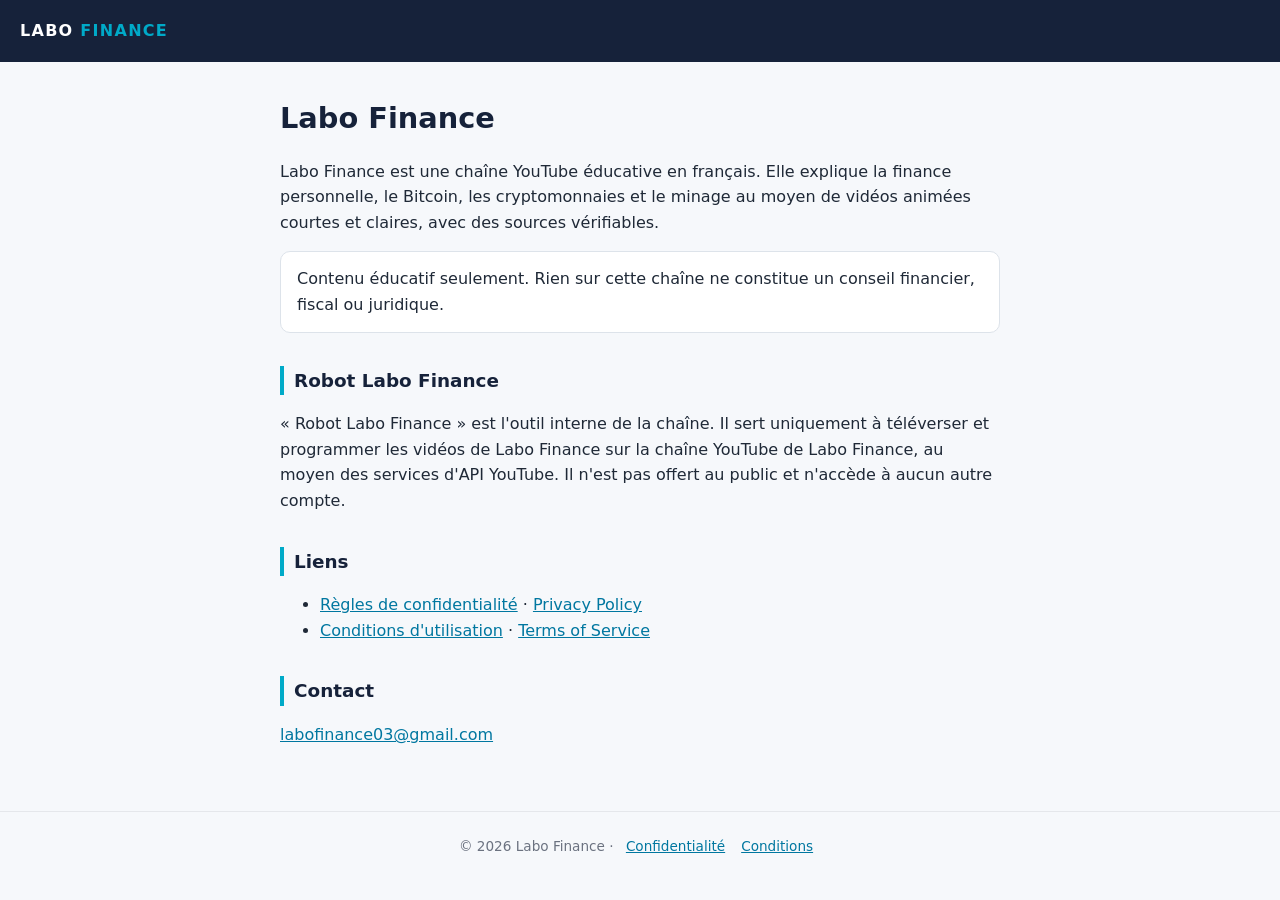
==== index.html @ 968c5f9d "Site public : accueil, confidentialité et conditions (FR/EN) Co-Authored-By: Claude Opus 5.5 <norepl" ====
<!DOCTYPE html>
<html lang="fr">
<head>
<meta charset="utf-8">
<meta name="viewport" content="width=device-width, initial-scale=1">
<title>Labo Finance</title>
<meta name="description" content="Labo Finance : capsules éducatives sur la finance, le Bitcoin et le minage, en français.">
<link rel="stylesheet" href="style.css">
</head>
<body>
<header><a href="./">LABO <span>FINANCE</span></a></header>
<main>
<h1>Labo Finance</h1>
<p>Labo Finance est une chaîne YouTube éducative en français. Elle explique la finance personnelle, le Bitcoin, les cryptomonnaies et le minage au moyen de vidéos animées courtes et claires, avec des sources vérifiables.</p>
<p class="note">Contenu éducatif seulement. Rien sur cette chaîne ne constitue un conseil financier, fiscal ou juridique.</p>

<h2>Robot Labo Finance</h2>
<p>« Robot Labo Finance » est l'outil interne de la chaîne. Il sert uniquement à téléverser et programmer les vidéos de Labo Finance sur la chaîne YouTube de Labo Finance, au moyen des services d'API YouTube. Il n'est pas offert au public et n'accède à aucun autre compte.</p>

<h2>Liens</h2>
<ul>
<li><a href="confidentialite.html">Règles de confidentialité</a> · <a href="privacy.html">Privacy Policy</a></li>
<li><a href="conditions.html">Conditions d'utilisation</a> · <a href="terms.html">Terms of Service</a></li>
</ul>

<h2>Contact</h2>
<p><a href="mailto:labofinance03@gmail.com">labofinance03@gmail.com</a></p>
</main>
<footer>© 2026 Labo Finance · <a href="confidentialite.html">Confidentialité</a><a href="conditions.html">Conditions</a></footer>
</body>
</html>
---- style.css ----
:root{--navy:#16223a;--teal:#00aac8;--gold:#f7931a;--bg:#f6f8fb;--txt:#1f2937}
*{box-sizing:border-box}
body{margin:0;font-family:system-ui,-apple-system,"Segoe UI",Roboto,sans-serif;background:var(--bg);color:var(--txt);line-height:1.6}
header{background:var(--navy);color:#fff;padding:18px 20px}
header a{color:#fff;text-decoration:none;font-weight:800;letter-spacing:.08em}
header span{color:var(--teal)}
main{max-width:760px;margin:0 auto;padding:28px 20px 48px}
h1{color:var(--navy);font-size:1.8rem;margin:.2em 0 .6em}
h2{color:var(--navy);font-size:1.15rem;margin-top:1.8em;border-left:4px solid var(--teal);padding-left:10px}
a{color:#0077a0}
.note{background:#fff;border:1px solid #dde3ea;border-radius:10px;padding:14px 16px}
.lang{font-size:.9rem;margin-bottom:1.2em}
footer{text-align:center;font-size:.85rem;color:#6b7280;padding:24px 20px;border-top:1px solid #e5e7eb}
footer a{margin:0 8px}
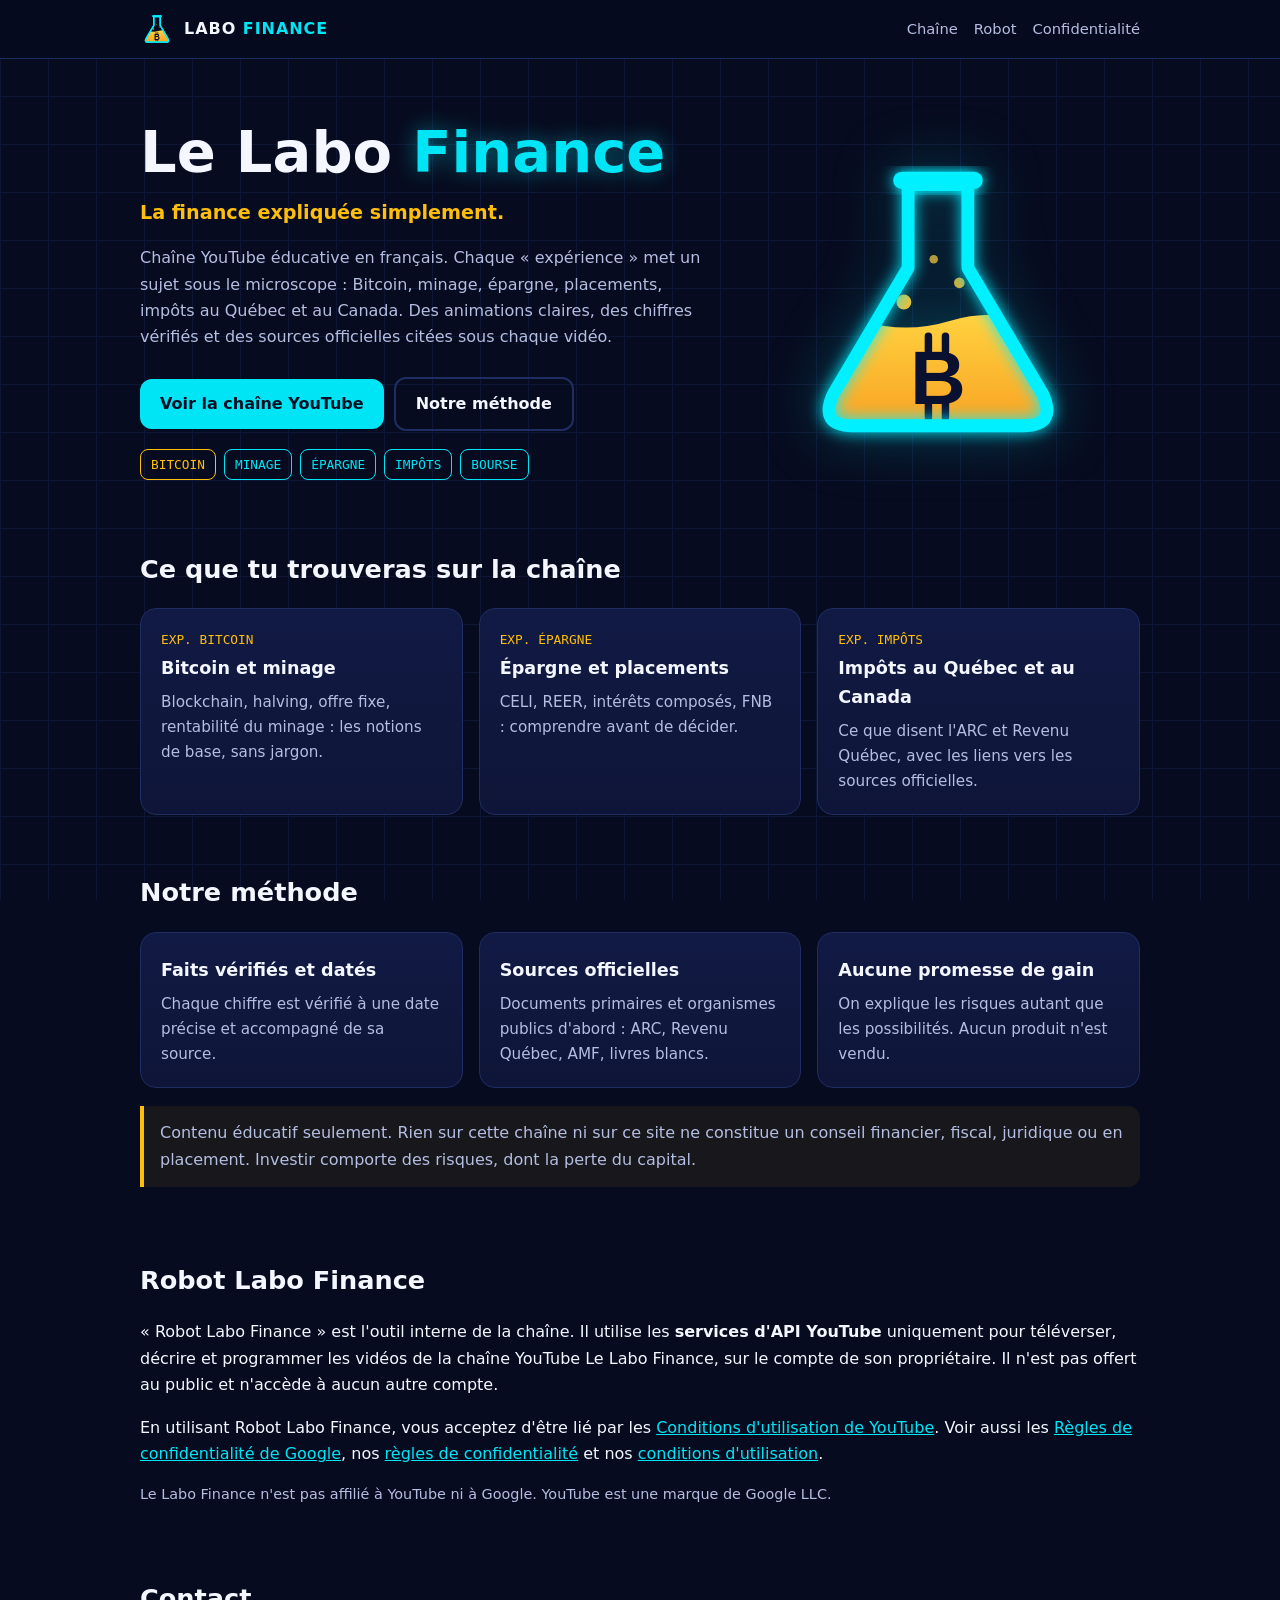
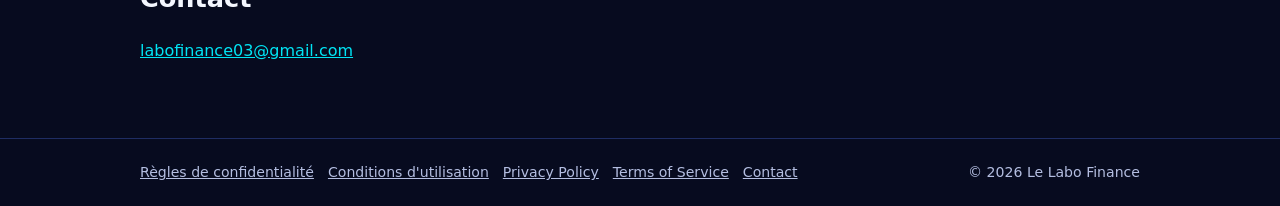
==== commit 54489d1f: "Site : nouveau look, règles de confidentialité complètes pour l'audit YouTube Co-Authored-By: Claude" ====
--- a/index.html
+++ b/index.html
@@ -3,29 +3,52 @@
 <head>
 <meta charset="utf-8">
 <meta name="viewport" content="width=device-width, initial-scale=1">
-<title>Labo Finance</title>
-<meta name="description" content="Labo Finance : capsules éducatives sur la finance, le Bitcoin et le minage, en français.">
+<title>Le Labo Finance — La finance expliquée simplement</title>
+<meta name="description" content="Le Labo Finance : la finance, le Bitcoin, le minage, l'épargne et les impôts expliqués simplement, avec des sources vérifiées.">
+<link rel="icon" href="logo.svg" type="image/svg+xml">
 <link rel="stylesheet" href="style.css">
 </head>
 <body>
-<header><a href="./">LABO <span>FINANCE</span></a></header>
+<header class="top"><div class="in"><a class="brand" href="./"><img src="logo.svg" alt=""><b>LABO <span>FINANCE</span></b></a><nav><a href="./#chaine">Chaîne</a><a href="./#robot">Robot</a><a href="confidentialite.html">Confidentialité</a></nav></div></header>
 <main>
-<h1>Labo Finance</h1>
-<p>Labo Finance est une chaîne YouTube éducative en français. Elle explique la finance personnelle, le Bitcoin, les cryptomonnaies et le minage au moyen de vidéos animées courtes et claires, avec des sources vérifiables.</p>
-<p class="note">Contenu éducatif seulement. Rien sur cette chaîne ne constitue un conseil financier, fiscal ou juridique.</p>
-
-<h2>Robot Labo Finance</h2>
-<p>« Robot Labo Finance » est l'outil interne de la chaîne. Il sert uniquement à téléverser et programmer les vidéos de Labo Finance sur la chaîne YouTube de Labo Finance, au moyen des services d'API YouTube. Il n'est pas offert au public et n'accède à aucun autre compte.</p>
-
-<h2>Liens</h2>
-<ul>
-<li><a href="confidentialite.html">Règles de confidentialité</a> · <a href="privacy.html">Privacy Policy</a></li>
-<li><a href="conditions.html">Conditions d'utilisation</a> · <a href="terms.html">Terms of Service</a></li>
-</ul>
-
-<h2>Contact</h2>
-<p><a href="mailto:labofinance03@gmail.com">labofinance03@gmail.com</a></p>
+<div class="hero">
+ <div>
+  <h1>Le Labo <span>Finance</span></h1>
+  <p class="lead">La finance expliquée simplement.</p>
+  <p>Chaîne YouTube éducative en français. Chaque « expérience » met un sujet sous le microscope : Bitcoin, minage, épargne, placements, impôts au Québec et au Canada. Des animations claires, des chiffres vérifiés et des sources officielles citées sous chaque vidéo.</p>
+  <a class="btn p" href="https://www.youtube.com/@LeLaboFinance">Voir la chaîne YouTube</a><a class="btn s" href="#methode">Notre méthode</a>
+  <div class="chips"><span class="chip g">BITCOIN</span><span class="chip">MINAGE</span><span class="chip">ÉPARGNE</span><span class="chip">IMPÔTS</span><span class="chip">BOURSE</span></div>
+ </div>
+ <img src="logo.svg" alt="Logo du Labo Finance : une fiole de laboratoire contenant le symbole du Bitcoin">
+</div>
+<section id="chaine">
+ <h2>Ce que tu trouveras sur la chaîne</h2>
+ <div class="cards">
+  <div class="card"><div class="k">EXP. BITCOIN</div><h3>Bitcoin et minage</h3><p>Blockchain, halving, offre fixe, rentabilité du minage : les notions de base, sans jargon.</p></div>
+  <div class="card"><div class="k">EXP. ÉPARGNE</div><h3>Épargne et placements</h3><p>CELI, REER, intérêts composés, FNB : comprendre avant de décider.</p></div>
+  <div class="card"><div class="k">EXP. IMPÔTS</div><h3>Impôts au Québec et au Canada</h3><p>Ce que disent l'ARC et Revenu Québec, avec les liens vers les sources officielles.</p></div>
+ </div>
+</section>
+<section id="methode">
+ <h2>Notre méthode</h2>
+ <div class="cards">
+  <div class="card"><h3>Faits vérifiés et datés</h3><p>Chaque chiffre est vérifié à une date précise et accompagné de sa source.</p></div>
+  <div class="card"><h3>Sources officielles</h3><p>Documents primaires et organismes publics d'abord : ARC, Revenu Québec, AMF, livres blancs.</p></div>
+  <div class="card"><h3>Aucune promesse de gain</h3><p>On explique les risques autant que les possibilités. Aucun produit n'est vendu.</p></div>
+ </div>
+ <p class="note" style="margin-top:18px">Contenu éducatif seulement. Rien sur cette chaîne ni sur ce site ne constitue un conseil financier, fiscal, juridique ou en placement. Investir comporte des risques, dont la perte du capital.</p>
+</section>
+<section id="robot">
+ <h2>Robot Labo Finance</h2>
+ <p>« Robot Labo Finance » est l'outil interne de la chaîne. Il utilise les <strong>services d'API YouTube</strong> uniquement pour téléverser, décrire et programmer les vidéos de la chaîne YouTube Le Labo Finance, sur le compte de son propriétaire. Il n'est pas offert au public et n'accède à aucun autre compte.</p>
+ <p>En utilisant Robot Labo Finance, vous acceptez d'être lié par les <a href="https://www.youtube.com/t/terms">Conditions d'utilisation de YouTube</a>. Voir aussi les <a href="https://policies.google.com/privacy">Règles de confidentialité de Google</a>, nos <a href="confidentialite.html">règles de confidentialité</a> et nos <a href="conditions.html">conditions d'utilisation</a>.</p>
+ <p style="color:var(--soft);font-size:.9rem">Le Labo Finance n'est pas affilié à YouTube ni à Google. YouTube est une marque de Google LLC.</p>
+</section>
+<section id="contact">
+ <h2>Contact</h2>
+ <p><a href="mailto:labofinance03@gmail.com">labofinance03@gmail.com</a></p>
+</section>
 </main>
-<footer>© 2026 Labo Finance · <a href="confidentialite.html">Confidentialité</a><a href="conditions.html">Conditions</a></footer>
+<footer><div class="in"><div><a href="confidentialite.html">Règles de confidentialité</a><a href="conditions.html">Conditions d'utilisation</a><a href="privacy.html">Privacy Policy</a><a href="terms.html">Terms of Service</a><a href="mailto:labofinance03@gmail.com">Contact</a></div><div>© 2026 Le Labo Finance</div></div></footer>
 </body>
 </html>
--- a/style.css
+++ b/style.css
@@ -1,14 +1,38 @@
-:root{--navy:#16223a;--teal:#00aac8;--gold:#f7931a;--bg:#f6f8fb;--txt:#1f2937}
+:root{--bg:#070b1f;--bg2:#0e1538;--card:#111a44;--line:#1f2d63;--ink:#f4f7ff;--soft:#b4bee1;--cyan:#00e5f5;--gold:#ffbe0b;--mag:#ff3cc8}
 *{box-sizing:border-box}
-body{margin:0;font-family:system-ui,-apple-system,"Segoe UI",Roboto,sans-serif;background:var(--bg);color:var(--txt);line-height:1.6}
-header{background:var(--navy);color:#fff;padding:18px 20px}
-header a{color:#fff;text-decoration:none;font-weight:800;letter-spacing:.08em}
-header span{color:var(--teal)}
-main{max-width:760px;margin:0 auto;padding:28px 20px 48px}
-h1{color:var(--navy);font-size:1.8rem;margin:.2em 0 .6em}
-h2{color:var(--navy);font-size:1.15rem;margin-top:1.8em;border-left:4px solid var(--teal);padding-left:10px}
-a{color:#0077a0}
-.note{background:#fff;border:1px solid #dde3ea;border-radius:10px;padding:14px 16px}
-.lang{font-size:.9rem;margin-bottom:1.2em}
-footer{text-align:center;font-size:.85rem;color:#6b7280;padding:24px 20px;border-top:1px solid #e5e7eb}
-footer a{margin:0 8px}
+html{scroll-behavior:smooth}
+body{margin:0;font-family:Inter,system-ui,-apple-system,"Segoe UI",Roboto,sans-serif;background:var(--bg);color:var(--ink);line-height:1.65}
+body::before{content:"";position:fixed;inset:0;z-index:-1;background-image:linear-gradient(var(--line) 1px,transparent 1px),linear-gradient(90deg,var(--line) 1px,transparent 1px);background-size:48px 48px;opacity:.35}
+a{color:var(--cyan)}
+.top{position:sticky;top:0;z-index:5;background:rgba(7,11,31,.88);backdrop-filter:blur(8px);border-bottom:1px solid var(--line)}
+.top .in{max-width:1040px;margin:0 auto;padding:12px 20px;display:flex;align-items:center;justify-content:space-between;gap:12px}
+.brand{display:flex;align-items:center;gap:10px;color:var(--ink);text-decoration:none;font-weight:800;letter-spacing:.06em}
+.brand img{width:34px;height:34px}.brand span{color:var(--cyan)}
+.top nav a{color:var(--soft);text-decoration:none;font-size:.92rem;margin-left:16px}.top nav a:hover{color:var(--ink)}
+.hero{max-width:1040px;margin:0 auto;padding:64px 20px 40px;display:grid;grid-template-columns:1.4fr 1fr;gap:32px;align-items:center}
+.hero h1{font-size:clamp(2.2rem,6vw,3.6rem);line-height:1.05;margin:0 0 14px;font-weight:800}
+.hero h1 span{color:var(--cyan);text-shadow:0 0 22px rgba(0,229,245,.45)}
+.hero .lead{font-size:1.2rem;color:var(--gold);font-weight:700;margin:0 0 12px}
+.hero p{color:var(--soft)}
+.hero img{width:100%;max-width:320px;justify-self:center;filter:drop-shadow(0 0 30px rgba(0,229,245,.25))}
+.btn{display:inline-block;margin:10px 10px 0 0;padding:12px 20px;border-radius:12px;font-weight:700;text-decoration:none}
+.btn.p{background:var(--cyan);color:#061024}.btn.s{border:2px solid var(--line);color:var(--ink)}
+.chips{display:flex;flex-wrap:wrap;gap:8px;margin:18px 0 0}
+.chip{font-family:"DejaVu Sans Mono",ui-monospace,monospace;font-size:.8rem;padding:4px 10px;border:1px solid var(--cyan);border-radius:8px;color:var(--cyan)}
+.chip.g{border-color:var(--gold);color:var(--gold)}
+section{max-width:1040px;margin:0 auto;padding:28px 20px}
+section>h2{font-size:1.6rem;margin:0 0 18px}
+.cards{display:grid;grid-template-columns:repeat(3,1fr);gap:16px}
+.card{background:linear-gradient(180deg,var(--card),var(--bg2));border:1px solid var(--line);border-radius:16px;padding:20px}
+.card h3{margin:.2em 0 .4em;font-size:1.1rem}.card p{margin:0;color:var(--soft);font-size:.95rem}
+.card .k{font-family:"DejaVu Sans Mono",ui-monospace,monospace;color:var(--gold);font-size:.8rem}
+.note{border-left:4px solid var(--gold);background:rgba(255,190,11,.07);padding:14px 16px;border-radius:0 12px 12px 0;color:var(--soft)}
+.doc{max-width:780px;margin:0 auto;padding:40px 20px 56px}
+.doc h1{font-size:2rem;margin:.2em 0 .3em}.doc .date{color:var(--soft);font-size:.9rem}
+.doc h2{font-size:1.15rem;margin-top:1.9em;padding-left:10px;border-left:4px solid var(--cyan)}
+.doc li{margin:.3em 0}.doc p,.doc li{color:#dde3f7}
+.lang{font-size:.9rem}
+footer{border-top:1px solid var(--line);margin-top:30px}
+footer .in{max-width:1040px;margin:0 auto;padding:22px 20px;display:flex;flex-wrap:wrap;gap:10px 18px;justify-content:space-between;color:var(--soft);font-size:.88rem}
+footer a{color:var(--soft);margin-right:14px}
+@media(max-width:760px){.hero{grid-template-columns:1fr;padding-top:36px}.hero img{max-width:180px;grid-row:1}.cards{grid-template-columns:1fr}.top nav a{margin-left:10px;font-size:.85rem}.top nav a:not(:last-child){display:none}}
